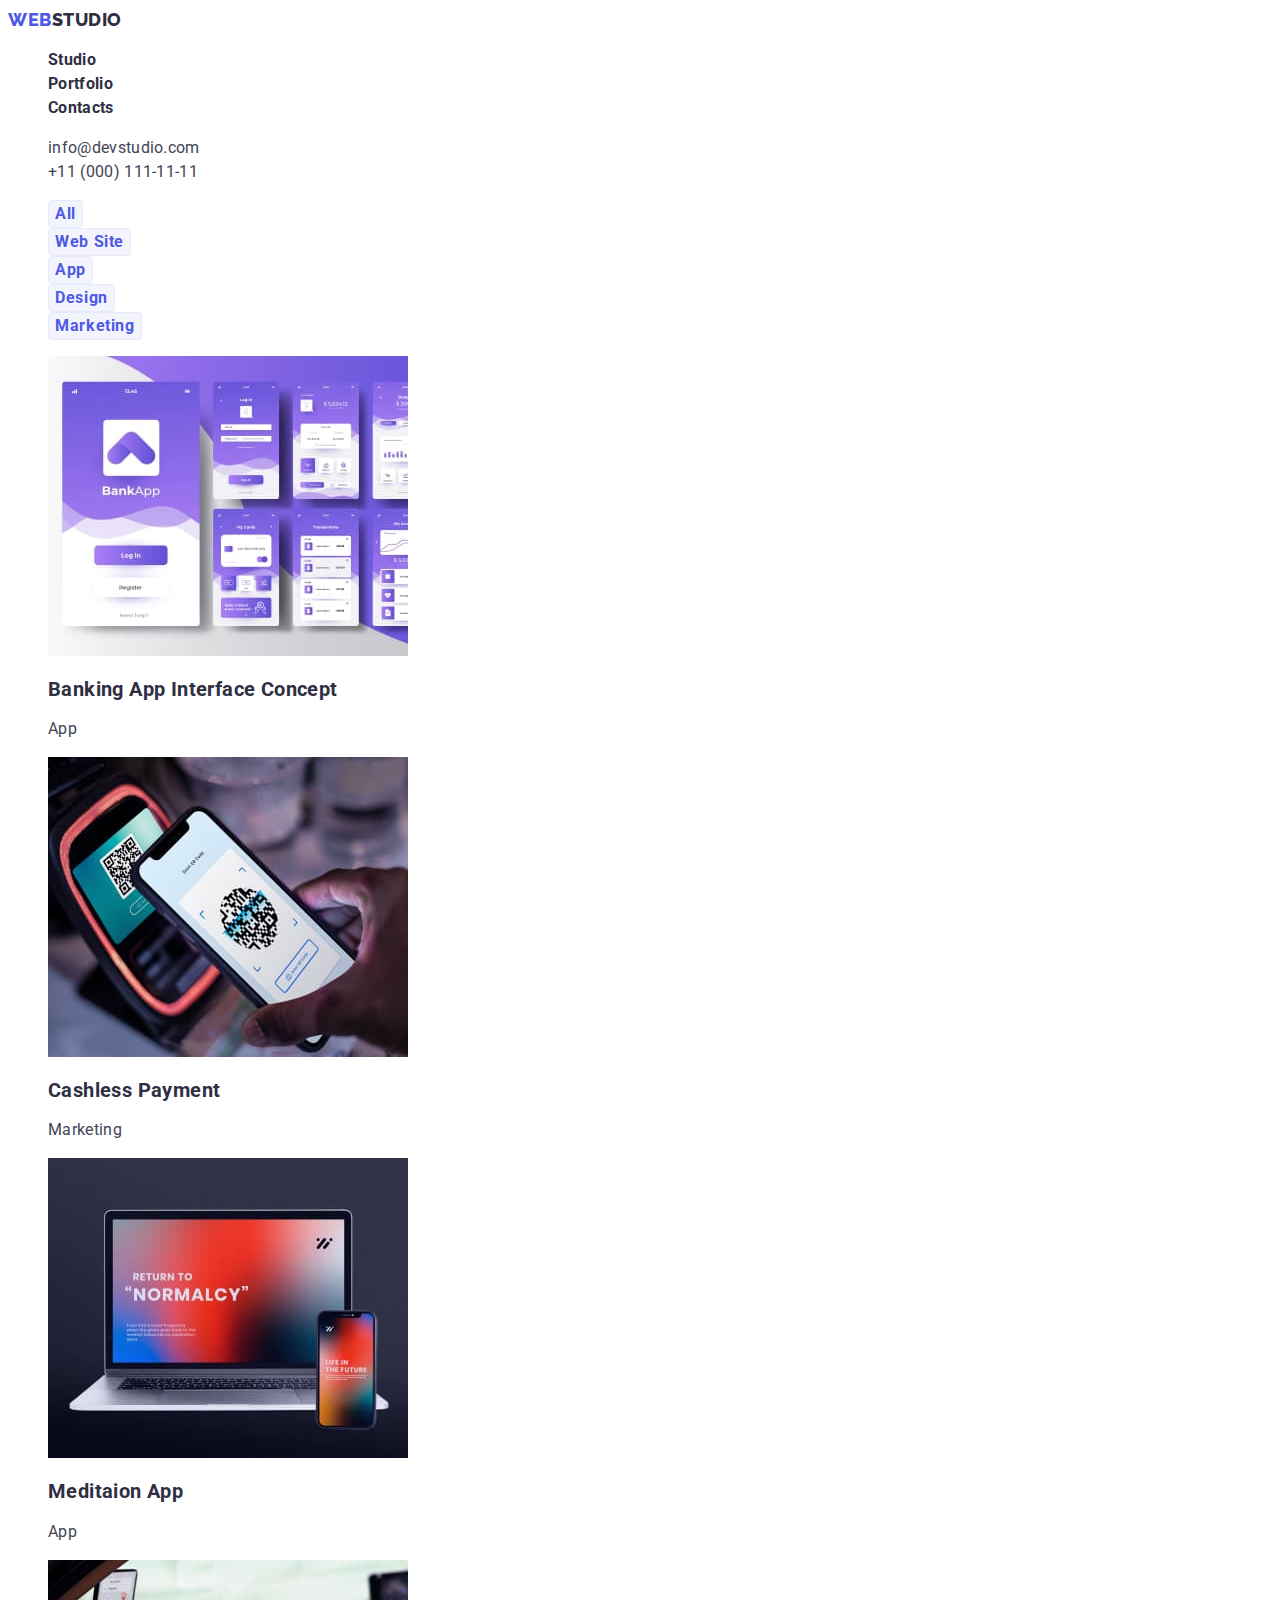
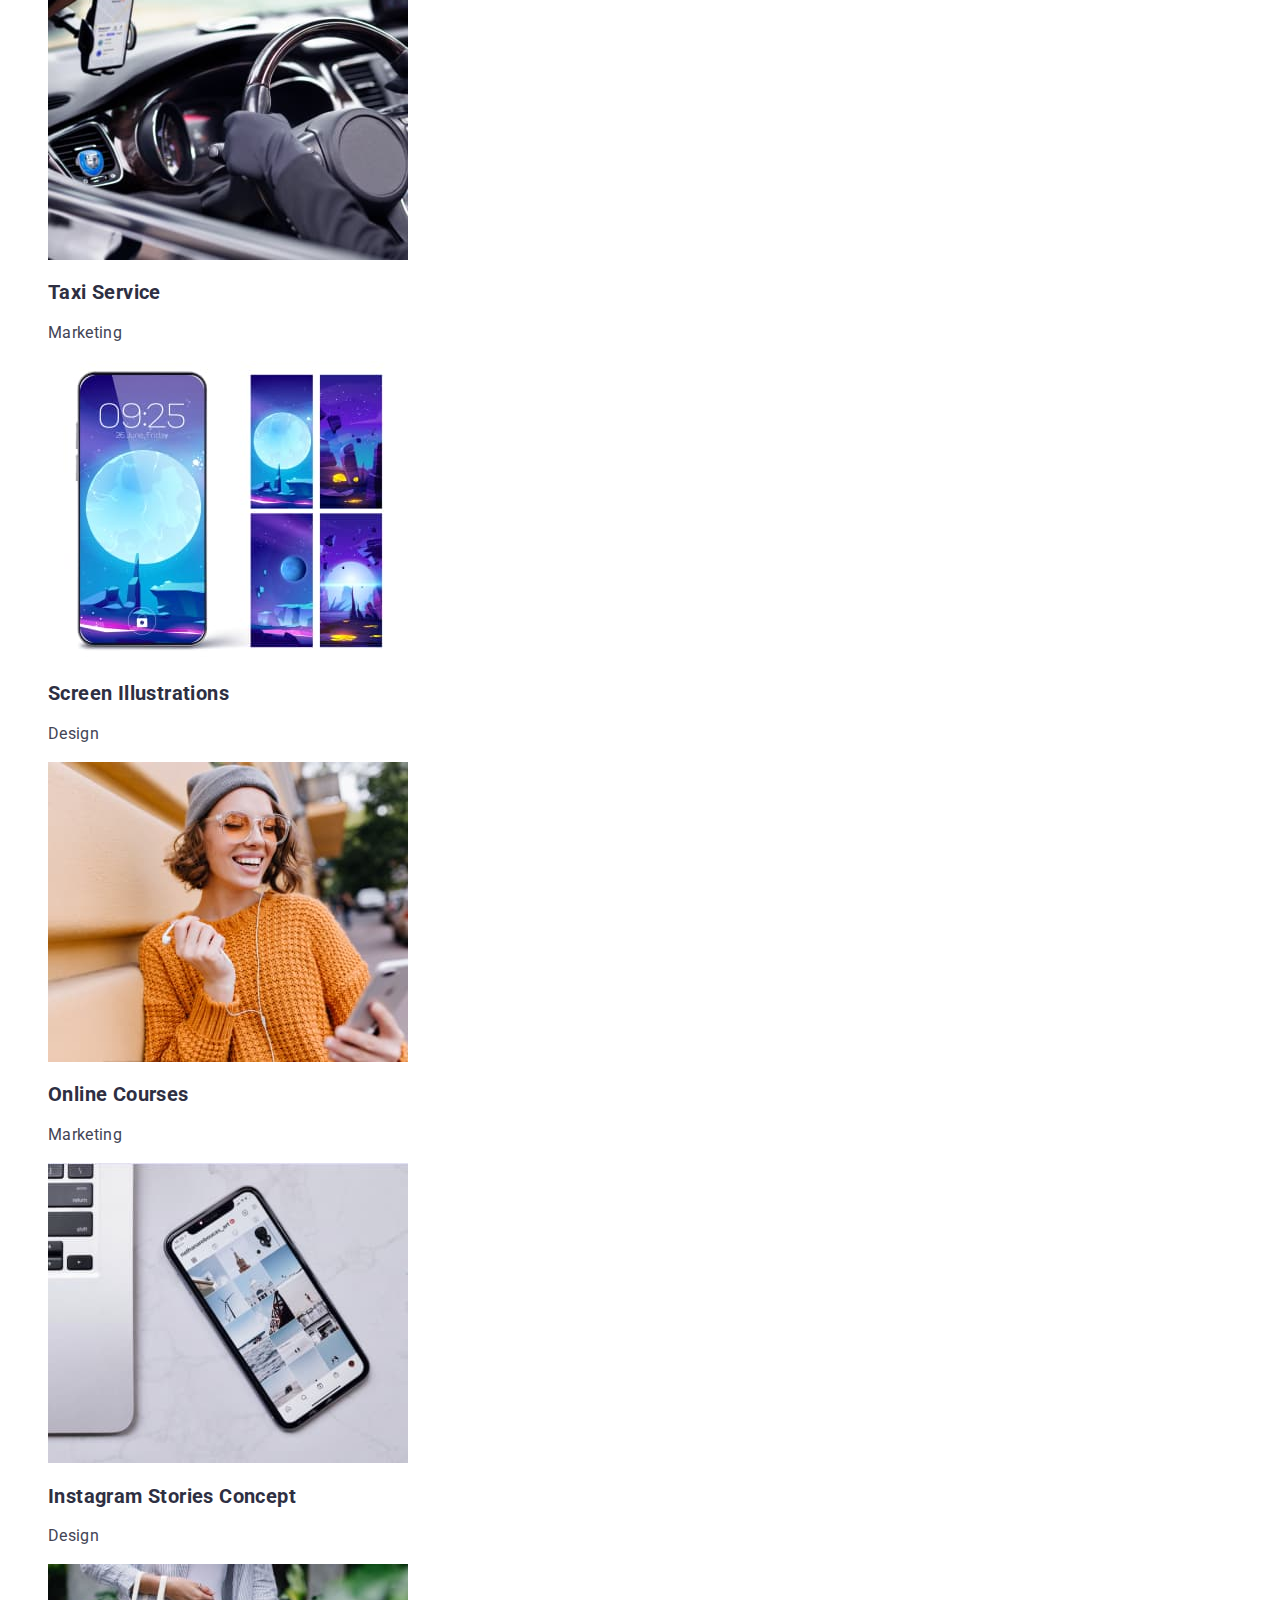
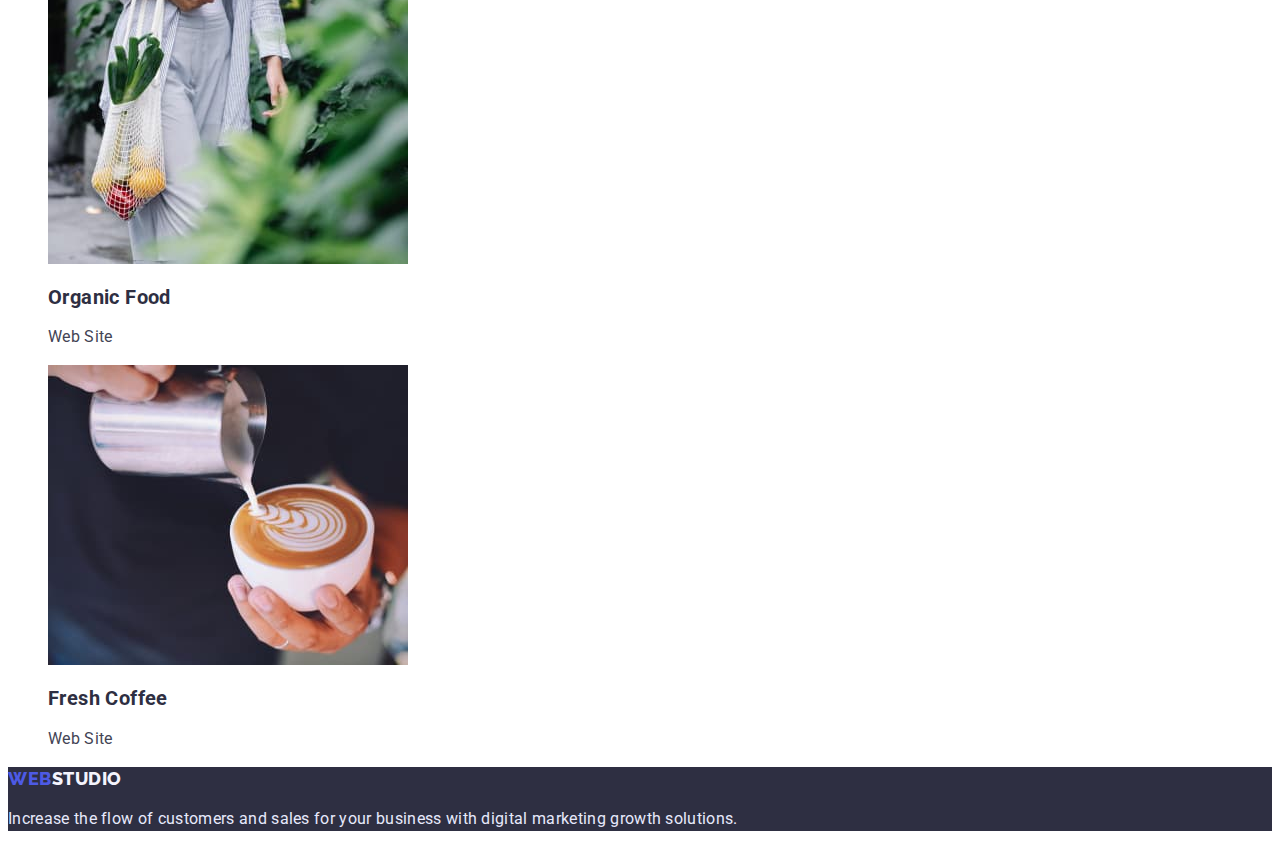
==== portfolio.html @ ab0b39e6 "Initial commit" ====
<!-- @format -->

<!DOCTYPE html>
<html lang="en">
  <head>
    <meta charset="UTF-8" />
    <meta http-equiv="X-UA-Compatible" content="IE=edge" />
    <meta name="viewport" content="width=device-width, initial-scale=1.0" />
    <title>Studio</title>
     <link rel="preconnect" href="https://fonts.googleapis.com">
<link rel="preconnect" href="https://fonts.gstatic.com" crossorigin>
<link href="https://fonts.googleapis.com/css2?family=Raleway:wght@800&family=Roboto:wght@400;500;700;900&display=swap" rel="stylesheet">
    <link rel="stylesheet" href="./CSS/style.CSS">
  </head>
  <body>
    <header>
      <nav>
        <a href="index.html" class="headr-logo link">  <span class="web">Web</span>studio</a>
        <ul class="header-list list link">
          <li class="header-item"><a class="headr-link link" href="./index.html">Studio</a></li>
          <li class="header-item"><a class="headr-link link" href="">Portfolio</a></li>
          <li class="header-item"><a class="headr-link link" href="">Contacts</a></li>
        </ul>
      </nav>
      <ul class="header-exile list">
        <li><a class="header-mail link" href="info@devstudio.com">info@devstudio.com</a></li>
        <li><a class="header-tel link" href="tel:+110001111111">+11 (000) 111-11-11</a></li>
      </ul>
    </header>
    <main>
        <section>
           <h1 class="portfolio"> Portfolio</h1>
            <ul class="portfolio-buttons list">
                <li> <button class="portfolio-button" type="button">All</button></li>
                <li><button class="portfolio-button" type="button">Web Site</button></li>
                <li><button class="portfolio-button" type="button">App</button></li>
                <li><button class="portfolio-button" type="button">Design</button></li>
                <li><button class="portfolio-button" type="button">Marketing</button></li>
            </ul>
    <ul class="images list">
        <li><img src="./images/bank.jpg" alt="Banking" width="360"></a><h2 class="main-index">Banking App Interface Concept</h2> <p class="main-sketchy">App</p></li>
        <li><img src="./images/cashles.jpg" alt="Cashles" width="360"></a><h2 class="main-index">Cashless Payment</h2> <p class="main-sketchy">Marketing</p></li>
        <li><img src="./images/meditation.jpg" alt="Meditaion" width="360"></a><h2 class="main-index">Meditaion App</h2> <p class="main-sketchy">App</p></li>
        <li><img src="./images/taxy.jpg" alt="Taxi" width="360"></a><h2 class="main-index">Taxi Service</h2> <p class="main-sketchy">Marketing</p></li>
        <li><img src="./images/screen.jpg" alt="Screen" width="360"></a><h2 class="main-index">Screen Illustrations</h2> <p class="main-sketchy">Design</p></li>
        <li><img src="./images/online.jpg" alt="Online Courses" width="360"></a><h2 class="main-index">Online Courses</h2> <p class="main-sketchy">Marketing</p></li>
        <li><img src="./images/instagram.jpg" alt="instagram" width="360"></a><h2 class="main-index">Instagram Stories Concept</h2> <p class="main-sketchy">Design</p></li>
        <li><img src="./images/food.jpg" alt="Organic Food" width="360"></a><h2 class="main-index">Organic Food</h2> <p class="main-sketchy">Web Site</p></li>
        <li><img src="./images/coffee.jpg" alt="Fresh Coffee" width="360"></a><h2 class="main-index">Fresh Coffee</h2> <p class="main-sketchy">Web Site</p></li>
    </ul>
</section>
    </main>
     <footer class="footer">
     <a href="index.html" class="footer-logo link">  <span class="web">Web</span>studio</a>
    <p class="footer-floor">Increase the flow of customers and sales for your business with digital marketing growth solutions.</p>
   </footer>
</body>
</html>
  </body>
</html>
---- CSS/style.CSS ----
/** @format */
:root {
  --black-text--: #2e2f42;
  --write-text--: #ffffff;
  --big-font--: 800;
  --font-famili-raw: "Raleway";
  --gren-text--: #434455;
  --blue-text--: #4d5ae5;
}
body {
  color: var(--black-text--);
  font-family: "Roboto", sans-serif;
  letter-spacing: 0.02em;
  font-size: 16px;
}
.list {
  list-style: none;
}
.link {
  text-decoration: none;
}
.headr-logo {
  font-family: var(--font-famili-raw);
  font-style: normal;
  font-weight: var(--big-font--);
  font-size: 18px;
  line-height: 1.33;
  align-items: center;
  letter-spacing: 0.03em;
  text-transform: uppercase;
  color: var(--black-text--);
}
/*---------логотип------*/
.web {
  font-family: var(--font-famili-raw);
  font-style: normal;
  font-weight: var(--big-font--);
  font-size: 18px;
  line-height: 1.33;
  align-items: center;
  letter-spacing: 0.03em;
  text-transform: uppercase;
  color: var(--blue-text--);
}
/*---------навігація------*/
.headr-link {
  font-weight: 700;
  line-height: 1.5;
  letter-spacing: 0.02em;
  color: var(--black-text--);
}
.header-item :hover {
  color: var(--blue-text--);
}
.header-item :focus {
  color: var(--blue-text--);
}
/*---------контакти------*/
.header-exile :hover {
  color: var(--blue-text--);
}
.header-exile :focus {
  color: var(--blue-text--);
}
.header-tel {
  line-height: 1.5;
  letter-spacing: 0.02em;
  color: var(--gren-text--);
}
.header-mail {
  line-height: 1.5;
  letter-spacing: 0.02em;
  color: var(--gren-text--);
}
/*---------заголовок+кнопка------*/
.section-first {
  background-color: #2e2f42;
}
.main-first {
  font-weight: 700;
  font-size: 56px;
  line-height: 1.1;
  text-align: center;
  letter-spacing: 0.02em;
  color: #ffffff;
}

.button-order {
  font-family: inherit;
  font-weight: 700;
  font-size: 16px;
  line-height: 1.18;
  align-items: center;
  text-align: center;
  letter-spacing: 0.04em;
  color: var(--write-text--);
  background-color: var(--blue-text--);
  cursor: pointer;
  border-radius: 4px;
}
.button-order:hover {
  background-color: #404bbf;
}
.button-order:focus {
  background-color: #404bbf;
}
/*---------стратегія------*/
.advantages {
  position: absolute;
  width: 1px;
  height: 1px;
  margin: -1px;
  border: 0;
  padding: 0;

  white-space: nowrap;
  clip-path: inset(100%);
  clip: rect(0 0 0 0);
  overflow: hidden;
}
.main-index {
  font-weight: 700;
  font-size: 20px;
  line-height: 1.2;
  letter-spacing: 0.02em;
  color: var(--black-text--);
}
.main-sketchy {
  line-height: 1.5;
  letter-spacing: 0.02em;
  color: #434455;
}
/*----------що ми робимо------*/
.maim-two {
  font-weight: 700;
  font-size: 36px;
  line-height: 1.1;
  text-align: center;
  letter-spacing: 0.02em;
  text-transform: capitalize;
  color: var(--black-text--);
}
.main-work {
  background-color: #f4f4fd;
}
/*---------наші спеціалісти------*/
.maim-team {
  font-weight: 700;
  font-size: 36px;
  line-height: 1.1;
  text-align: center;
  letter-spacing: 0.02em;
  text-transform: capitalize;
  color: var(--black-text--);
}
.main-name {
  font-weight: 700;
  font-size: 20px;
  line-height: 1.2;
  text-align: center;
  letter-spacing: 0.02em;
  color: var(--black-text--);
}
.main-profession {
  line-height: 1.5;
  text-align: center;
  letter-spacing: 0.02em;
  color: var(--gren-text--);
}
/*---------підвал------*/
.footer {
  background-color: var(--black-text--);
}
/*---Логотип------*/
.footer-logo {
  font-family: "Raleway";
  font-style: normal;
  font-weight: 800;
  font-size: 18px;
  line-height: 1.16;
  align-items: center;
  letter-spacing: 0.03em;
  text-transform: uppercase;
  color: #f4f4fd;
}
.footer-floor {
  line-height: 1.5;
  letter-spacing: 0.02em;
  color: #e7e9fc;
}
/*---------кнопки портфоліо------*/
.portfolio {
  position: absolute;
  width: 1px;
  height: 1px;
  margin: -1px;
  border: 0;
  padding: 0;
  white-space: nowrap;
  clip-path: inset(100%);
  clip: rect(0 0 0 0);
  overflow: hidden;
}
.portfolio-button {
  font-family: "Roboto";
  font-weight: 700;
  font-size: 16px;
  line-height: 1.5;
  align-items: center;
  text-align: center;
  letter-spacing: 0.04em;
  color: var(--blue-text--);
  background-color: #f4f4fd;
  cursor: pointer;
  border: 1px solid #e7e9fc;
  border-radius: 4px;
}
.portfolio-button:hover {
  background-color: var(--blue-text--);
  color: #e7e9fc;
}
.portfolio-button:focus {
  background-color: var(--blue-text--);
  color: #e7e9fc;
}
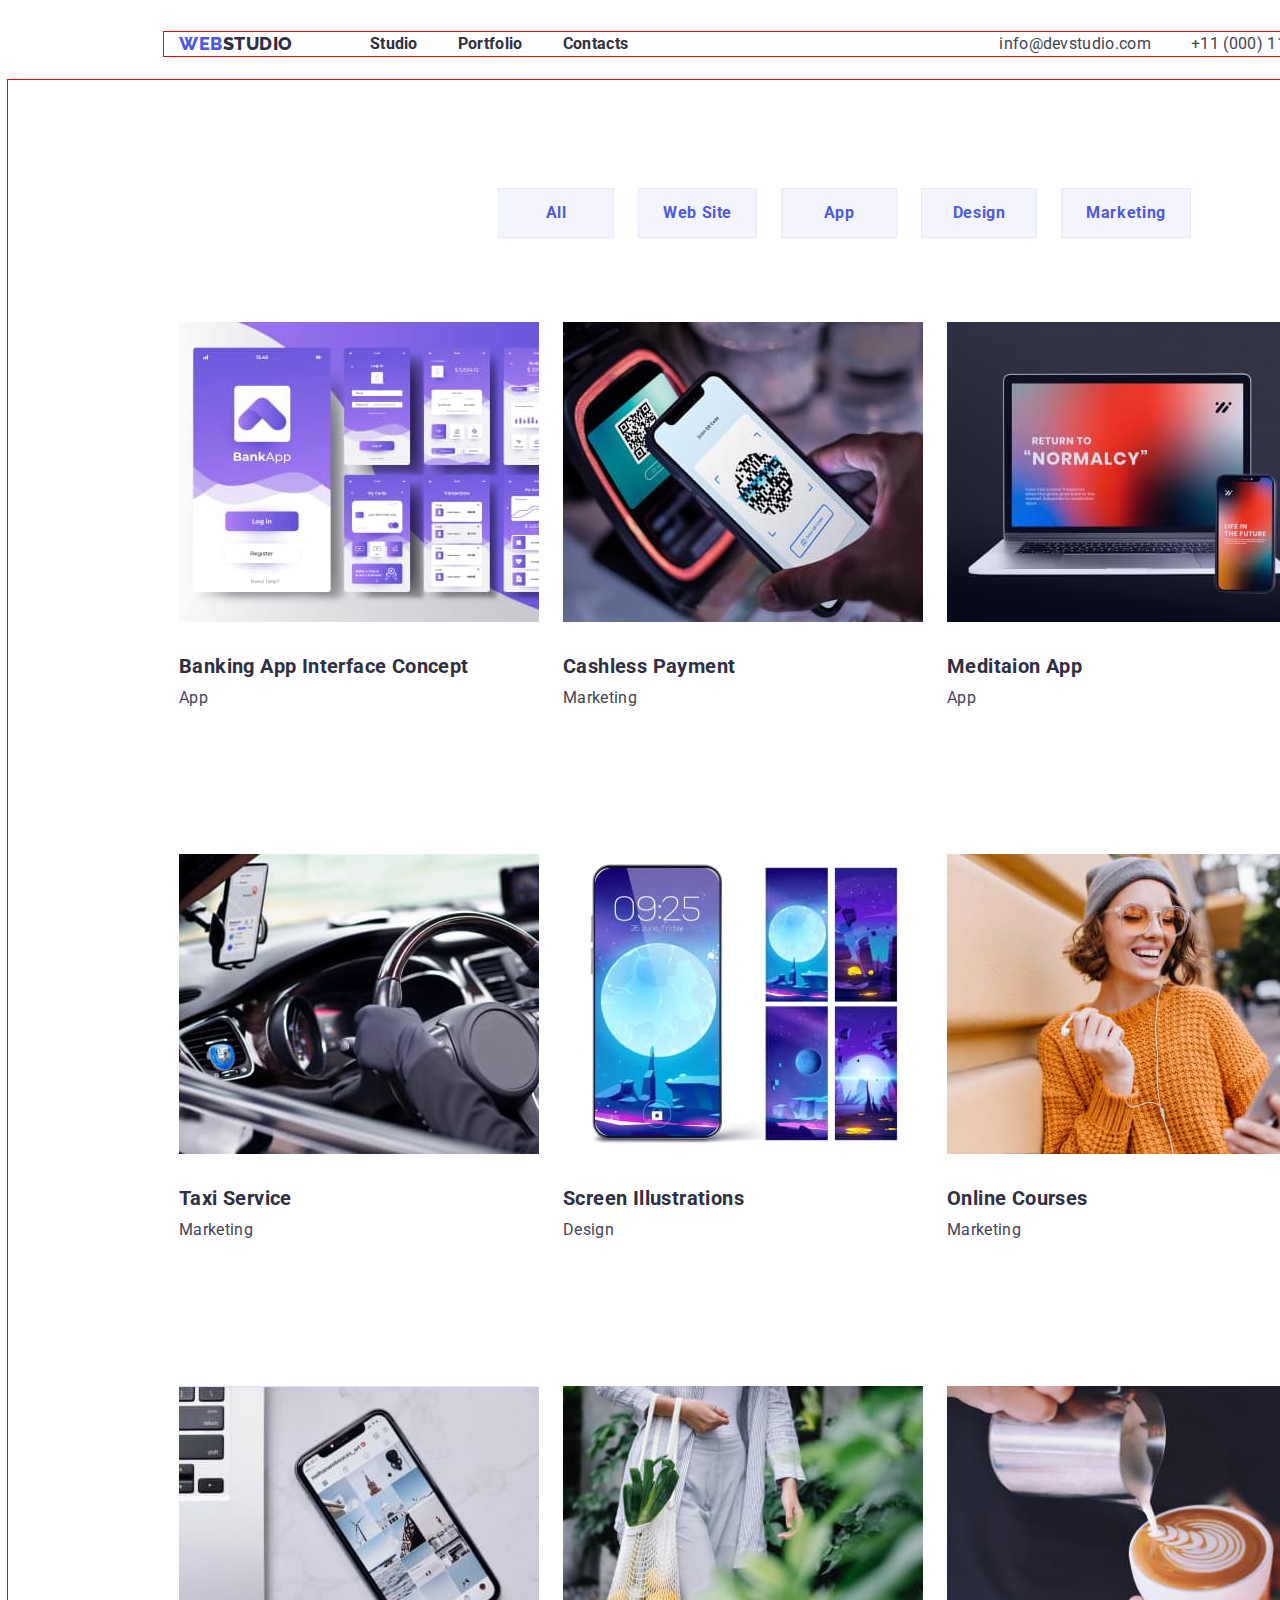
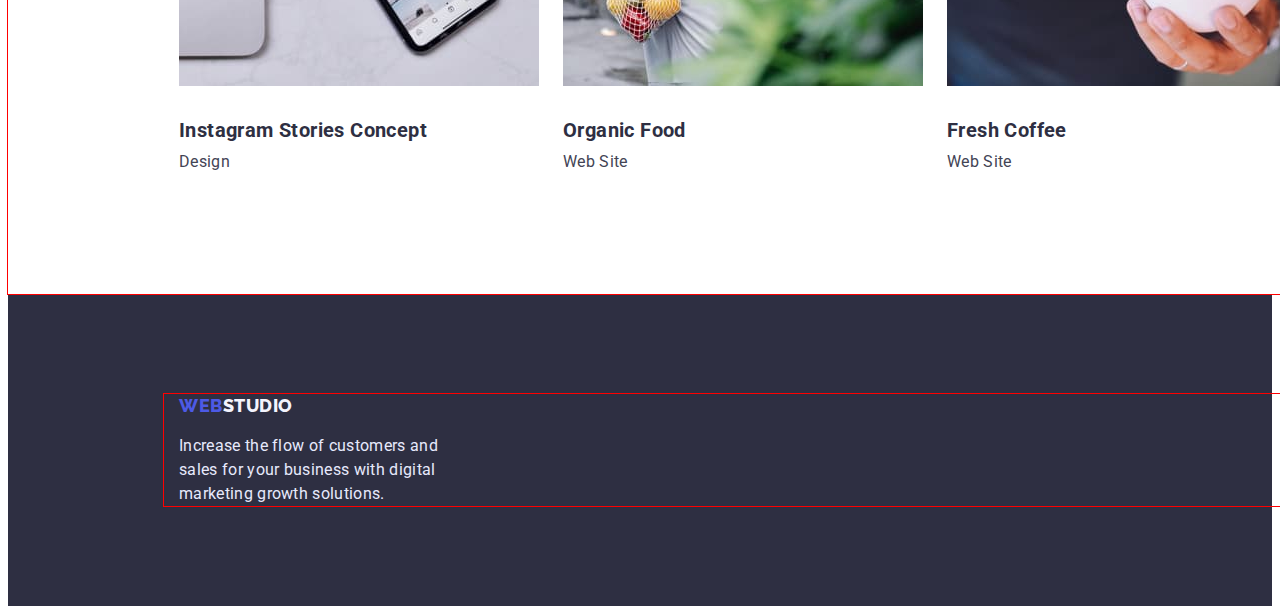
==== commit 1082b15f: "new" ====
--- a/portfolio.html
+++ b/portfolio.html
@@ -13,24 +13,27 @@
     <link rel="stylesheet" href="./CSS/style.CSS">
   </head>
   <body>
-    <header>
-      <nav>
-        <a href="index.html" class="headr-logo link">  <span class="web">Web</span>studio</a>
-        <ul class="header-list list link">
-          <li class="header-item"><a class="headr-link link" href="./index.html">Studio</a></li>
-          <li class="header-item"><a class="headr-link link" href="">Portfolio</a></li>
-          <li class="header-item"><a class="headr-link link" href="">Contacts</a></li>
+   <header class="header">
+        <div class="container header-container">
+        <nav class="header-navigation">
+        <a  href="index.html" class="headr-logo link"> <span class="web">Web</span>studio</a>
+        <ul class="header-list list">
+            <li class="header-item"><a class="headr-link link" href="./index.html">Studio</a></li>
+            <li class="header-item"><a class="headr-link link" href="./portfolio.html">Portfolio</a></li>
+            <li class="header-item"><a class="headr-link link" href="">Contacts</a></li>
         </ul>
-      </nav>
-      <ul class="header-exile list">
+        </nav>
+        <ul class="header-exile list">
         <li><a class="header-mail link" href="info@devstudio.com">info@devstudio.com</a></li>
         <li><a class="header-tel link" href="tel:+110001111111">+11 (000) 111-11-11</a></li>
-      </ul>
+    </ul>
+    </div>
     </header>
     <main>
         <section>
+          <div class="container">
            <h1 class="portfolio"> Portfolio</h1>
-            <ul class="portfolio-buttons list">
+            <ul class="portfolio-buttons list header-container">
                 <li> <button class="portfolio-button" type="button">All</button></li>
                 <li><button class="portfolio-button" type="button">Web Site</button></li>
                 <li><button class="portfolio-button" type="button">App</button></li>
@@ -38,22 +41,25 @@
                 <li><button class="portfolio-button" type="button">Marketing</button></li>
             </ul>
     <ul class="images list">
-        <li><img src="./images/bank.jpg" alt="Banking" width="360"></a><h2 class="main-index">Banking App Interface Concept</h2> <p class="main-sketchy">App</p></li>
-        <li><img src="./images/cashles.jpg" alt="Cashles" width="360"></a><h2 class="main-index">Cashless Payment</h2> <p class="main-sketchy">Marketing</p></li>
-        <li><img src="./images/meditation.jpg" alt="Meditaion" width="360"></a><h2 class="main-index">Meditaion App</h2> <p class="main-sketchy">App</p></li>
-        <li><img src="./images/taxy.jpg" alt="Taxi" width="360"></a><h2 class="main-index">Taxi Service</h2> <p class="main-sketchy">Marketing</p></li>
-        <li><img src="./images/screen.jpg" alt="Screen" width="360"></a><h2 class="main-index">Screen Illustrations</h2> <p class="main-sketchy">Design</p></li>
-        <li><img src="./images/online.jpg" alt="Online Courses" width="360"></a><h2 class="main-index">Online Courses</h2> <p class="main-sketchy">Marketing</p></li>
-        <li><img src="./images/instagram.jpg" alt="instagram" width="360"></a><h2 class="main-index">Instagram Stories Concept</h2> <p class="main-sketchy">Design</p></li>
-        <li><img src="./images/food.jpg" alt="Organic Food" width="360"></a><h2 class="main-index">Organic Food</h2> <p class="main-sketchy">Web Site</p></li>
-        <li><img src="./images/coffee.jpg" alt="Fresh Coffee" width="360"></a><h2 class="main-index">Fresh Coffee</h2> <p class="main-sketchy">Web Site</p></li>
+        <li class="images-photo"><img src="./images/bank.jpg" alt="Banking" width="360"></a><h2 class="main-index-portfolio">Banking App Interface Concept</h2> <p class="main-sketchy">App</p></li>
+        <li class="images-photo"><img src="./images/cashles.jpg" alt="Cashles" width="360"></a><h2 class="main-index-portfolio">Cashless Payment</h2> <p class="main-sketchy">Marketing</p></li>
+        <li class="images-photo"><img src="./images/meditation.jpg" alt="Meditaion" width="360"></a><h2 class="main-index-portfolio">Meditaion App</h2> <p class="main-sketchy">App</p></li>
+        <li class="images-photo"><img src="./images/taxy.jpg" alt="Taxi" width="360"></a><h2 class="main-index-portfolio">Taxi Service</h2> <p class="main-sketchy">Marketing</p></li>
+        <li class="images-photo"><img src="./images/screen.jpg" alt="Screen" width="360"></a><h2 class="main-index-portfolio">Screen Illustrations</h2> <p class="main-sketchy">Design</p></li>
+        <li class="images-photo"><img src="./images/online.jpg" alt="Online Courses" width="360"></a><h2 class="main-index-portfolio">Online Courses</h2> <p class="main-sketchy">Marketing</p></li>
+        <li class="images-photo"><img src="./images/instagram.jpg" alt="instagram" width="360"></a><h2 class="main-index-portfolio">Instagram Stories Concept</h2> <p class="main-sketchy">Design</p></li>
+        <li class="images-photo"><img src="./images/food.jpg" alt="Organic Food" width="360"></a><h2 class="main-index-portfolio">Organic Food</h2> <p class="main-sketchy">Web Site</p></li>
+        <li class="images-photo"><img src="./images/coffee.jpg" alt="Fresh Coffee" width="360"></a><h2 class="main-index-portfolio">Fresh Coffee</h2> <p class="main-sketchy">Web Site</p></li>
     </ul>
-</section>
+</div>
+  </section>
     </main>
      <footer class="footer">
+       <div class="container">
      <a href="index.html" class="footer-logo link">  <span class="web">Web</span>studio</a>
     <p class="footer-floor">Increase the flow of customers and sales for your business with digital marketing growth solutions.</p>
-   </footer>
+  </div>
+  </footer>
 </body>
 </html>
   </body>
--- a/CSS/style.CSS
+++ b/CSS/style.CSS
@@ -7,6 +7,20 @@
   --gren-text--: #434455;
   --blue-text--: #4d5ae5;
 }
+p,
+h1,
+h2,
+h3 {
+  margin: 0;
+}
+ul {
+  margin: 0;
+  padding-left: 0;
+}
+img {
+  display: block;
+}
+
 body {
   color: var(--black-text--);
   font-family: "Roboto", sans-serif;
@@ -18,6 +32,24 @@
 }
 .link {
   text-decoration: none;
+}
+.container {
+  width: 1470px;
+  padding-left: 15px;
+  padding-right: 15px;
+  outline: 1px solid red;
+  margin: 0 auto;
+}
+.header {
+  padding-top: 24px;
+  padding-bottom: 24px;
+  padding-left: 156px;
+  border: 4px black;
+}
+.header-navigation {
+  display: flex;
+  align-items: center;
+  justify-content: flex-start;
 }
 .headr-logo {
   font-family: var(--font-famili-raw);
@@ -29,6 +61,7 @@
   letter-spacing: 0.03em;
   text-transform: uppercase;
   color: var(--black-text--);
+  margin-right: 77px;
 }
 /*---------логотип------*/
 .web {
@@ -43,11 +76,22 @@
   color: var(--blue-text--);
 }
 /*---------навігація------*/
+.header-list {
+  display: flex;
+  align-items: center;
+}
+.header-item {
+}
+.header-container {
+  display: flex;
+  align-items: center;
+}
 .headr-link {
   font-weight: 700;
   line-height: 1.5;
   letter-spacing: 0.02em;
   color: var(--black-text--);
+  margin-right: 40px;
 }
 .header-item :hover {
   color: var(--blue-text--);
@@ -62,6 +106,11 @@
 .header-exile :focus {
   color: var(--blue-text--);
 }
+.header-exile {
+  display: flex;
+  align-items: center;
+  margin-left: 331px;
+}
 .header-tel {
   line-height: 1.5;
   letter-spacing: 0.02em;
@@ -71,6 +120,7 @@
   line-height: 1.5;
   letter-spacing: 0.02em;
   color: var(--gren-text--);
+  margin-right: 40px;
 }
 /*---------заголовок+кнопка------*/
 .section-first {
@@ -83,9 +133,17 @@
   text-align: center;
   letter-spacing: 0.02em;
   color: #ffffff;
+  width: 492px;
+  height: 120px;
+  left: 474px;
+  top: 264px;
+  padding-top: 192px;
+  padding-left: 474px;
+  margin-bottom: 48px;
 }
 
 .button-order {
+  display: inline-block;
   font-family: inherit;
   font-weight: 700;
   font-size: 16px;
@@ -97,6 +155,11 @@
   background-color: var(--blue-text--);
   cursor: pointer;
   border-radius: 4px;
+  padding: 16px 32px;
+  min-width: 170px;
+  margin-top: 64px;
+  margin-bottom: 208px;
+  margin-left: 667px;
 }
 .button-order:hover {
   background-color: #404bbf;
@@ -112,23 +175,33 @@
   margin: -1px;
   border: 0;
   padding: 0;
-
   white-space: nowrap;
   clip-path: inset(100%);
   clip: rect(0 0 0 0);
   overflow: hidden;
 }
+.main-advantages {
+  display: flex;
+  align-items: center;
+  justify-content: flex-start;
+  padding-left: 156px;
+  padding-right: 156px;
+}
 .main-index {
   font-weight: 700;
   font-size: 20px;
   line-height: 1.2;
   letter-spacing: 0.02em;
   color: var(--black-text--);
+  padding-top: 120px;
+  margin-bottom: 8px;
 }
 .main-sketchy {
   line-height: 1.5;
   letter-spacing: 0.02em;
   color: #434455;
+  margin-bottom: 120px;
+  margin-right: 24px;
 }
 /*----------що ми робимо------*/
 .maim-two {
@@ -139,6 +212,16 @@
   letter-spacing: 0.02em;
   text-transform: capitalize;
   color: var(--black-text--);
+  padding-top: 120px;
+  margin-bottom: 72px;
+}
+.main-photo {
+  padding-bottom: 120px;
+  display: flex;
+  align-items: center;
+  gap: 24px;
+  padding-left: 156px;
+  padding-right: 156px;
 }
 .main-work {
   background-color: #f4f4fd;
@@ -153,6 +236,15 @@
   text-transform: capitalize;
   color: var(--black-text--);
 }
+.main-people {
+  padding-bottom: 120px;
+  display: flex;
+  align-items: center;
+  justify-content: flex-start;
+  padding-left: 156px;
+  padding-right: 156px;
+  gap: 24px;
+}
 .main-name {
   font-weight: 700;
   font-size: 20px;
@@ -160,18 +252,28 @@
   text-align: center;
   letter-spacing: 0.02em;
   color: var(--black-text--);
+  margin-bottom: 8px;
+  margin-top: 32px;
+  background: #ffffff;
 }
 .main-profession {
   line-height: 1.5;
   text-align: center;
   letter-spacing: 0.02em;
   color: var(--gren-text--);
+  background: #ffffff;
 }
 /*---------підвал------*/
 .footer {
   background-color: var(--black-text--);
+  padding-top: 100px;
+  padding-bottom: 100px;
 }
 /*---Логотип------*/
+.footer {
+  padding-left: 156px;
+  border: 4px #ffffff;
+}
 .footer-logo {
   font-family: "Raleway";
   font-style: normal;
@@ -187,6 +289,9 @@
   line-height: 1.5;
   letter-spacing: 0.02em;
   color: #e7e9fc;
+  width: 264px;
+  height: 72px;
+  margin-top: 16px;
 }
 /*---------кнопки портфоліо------*/
 .portfolio {
@@ -201,7 +306,13 @@
   clip: rect(0 0 0 0);
   overflow: hidden;
 }
+.portfolio-buttons {
+  display: flex;
+  align-items: center;
+  margin-left: 451px;
+}
 .portfolio-button {
+  display: inline-block;
   font-family: "Roboto";
   font-weight: 700;
   font-size: 16px;
@@ -213,7 +324,11 @@
   background-color: #f4f4fd;
   cursor: pointer;
   border: 1px solid #e7e9fc;
-  border-radius: 4px;
+  padding: 12px 24px;
+  min-width: 116px;
+  margin-top: 108px;
+  margin-bottom: 84px;
+  margin-left: 24px;
 }
 .portfolio-button:hover {
   background-color: var(--blue-text--);
@@ -223,3 +338,21 @@
   background-color: var(--blue-text--);
   color: #e7e9fc;
 }
+.images {
+  display: flex;
+  flex-wrap: wrap;
+  gap: 24px;
+  padding-left: 156px;
+  padding-right: 156px;
+}
+.images-photo {
+}
+.main-index-portfolio {
+  font-weight: 700;
+  font-size: 20px;
+  line-height: 1.2;
+  letter-spacing: 0.02em;
+  color: var(--black-text--);
+  margin-bottom: 8px;
+  margin-top: 32px;
+}
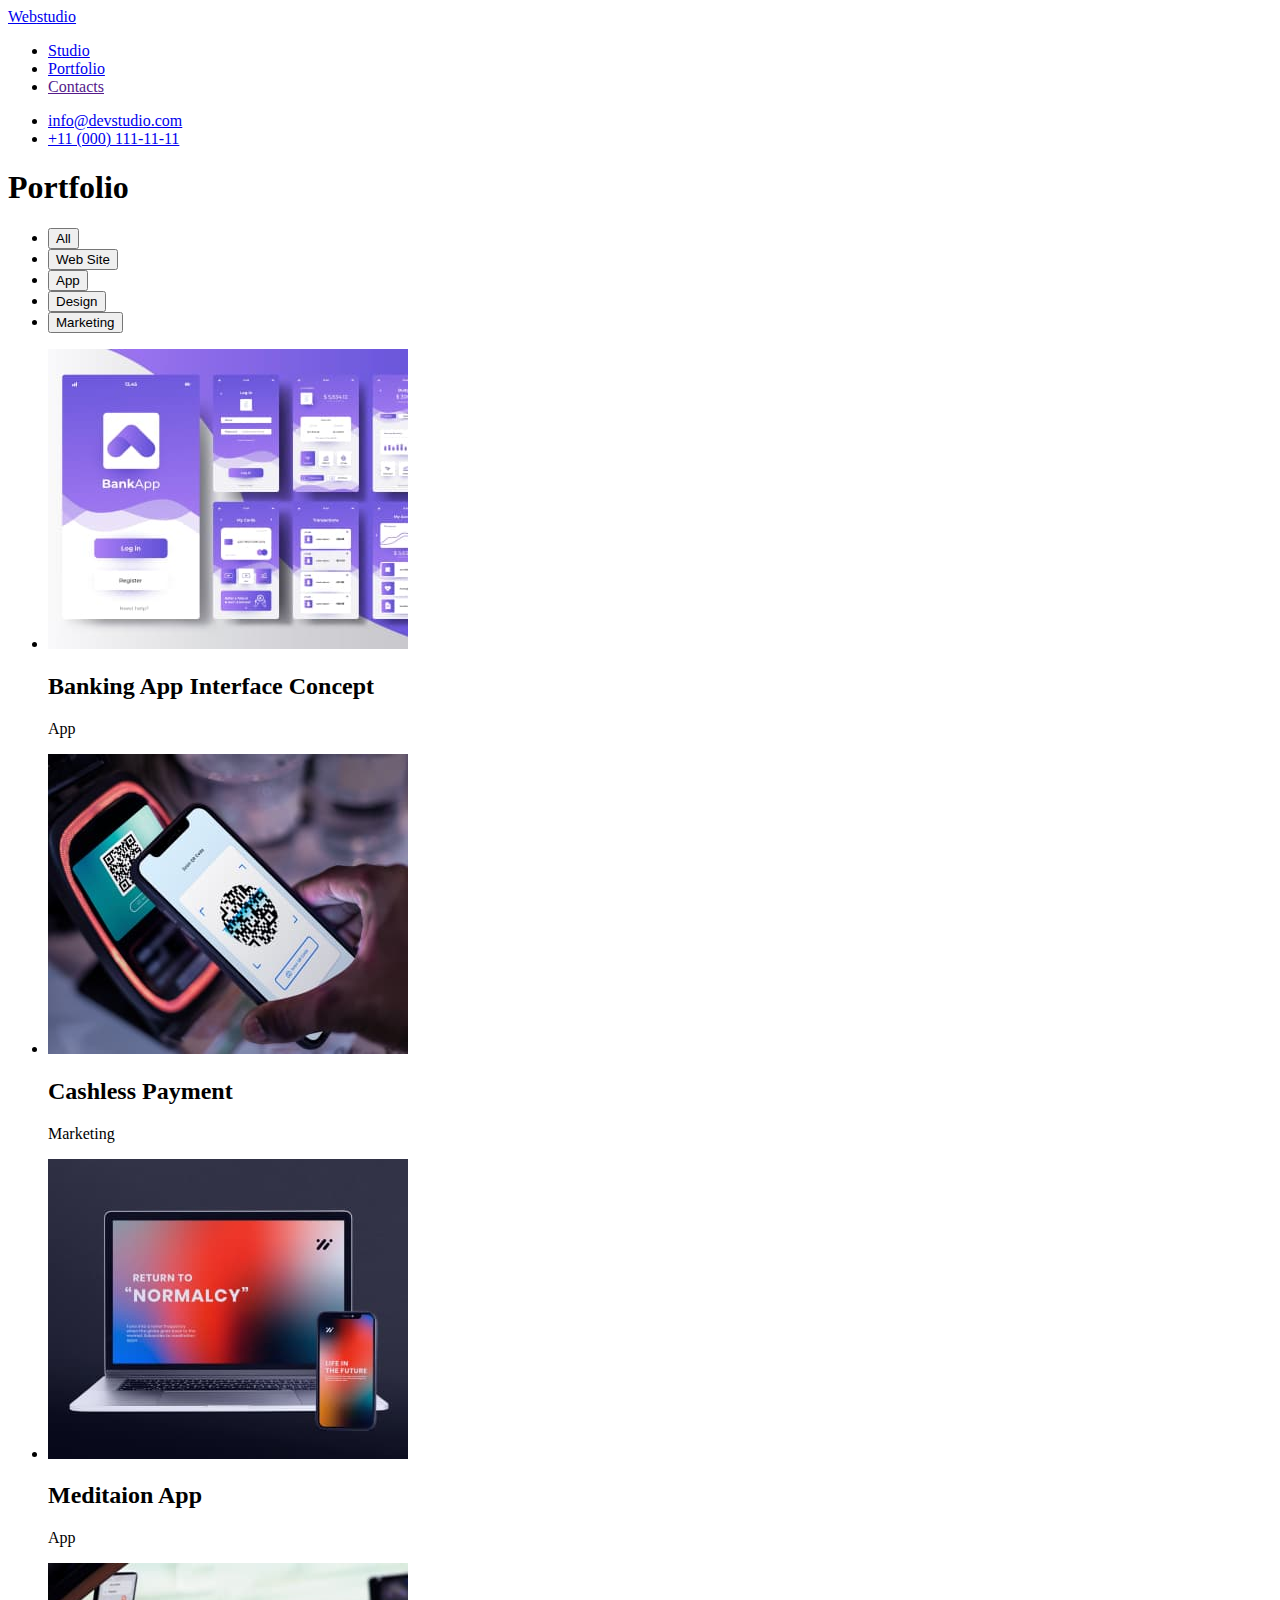
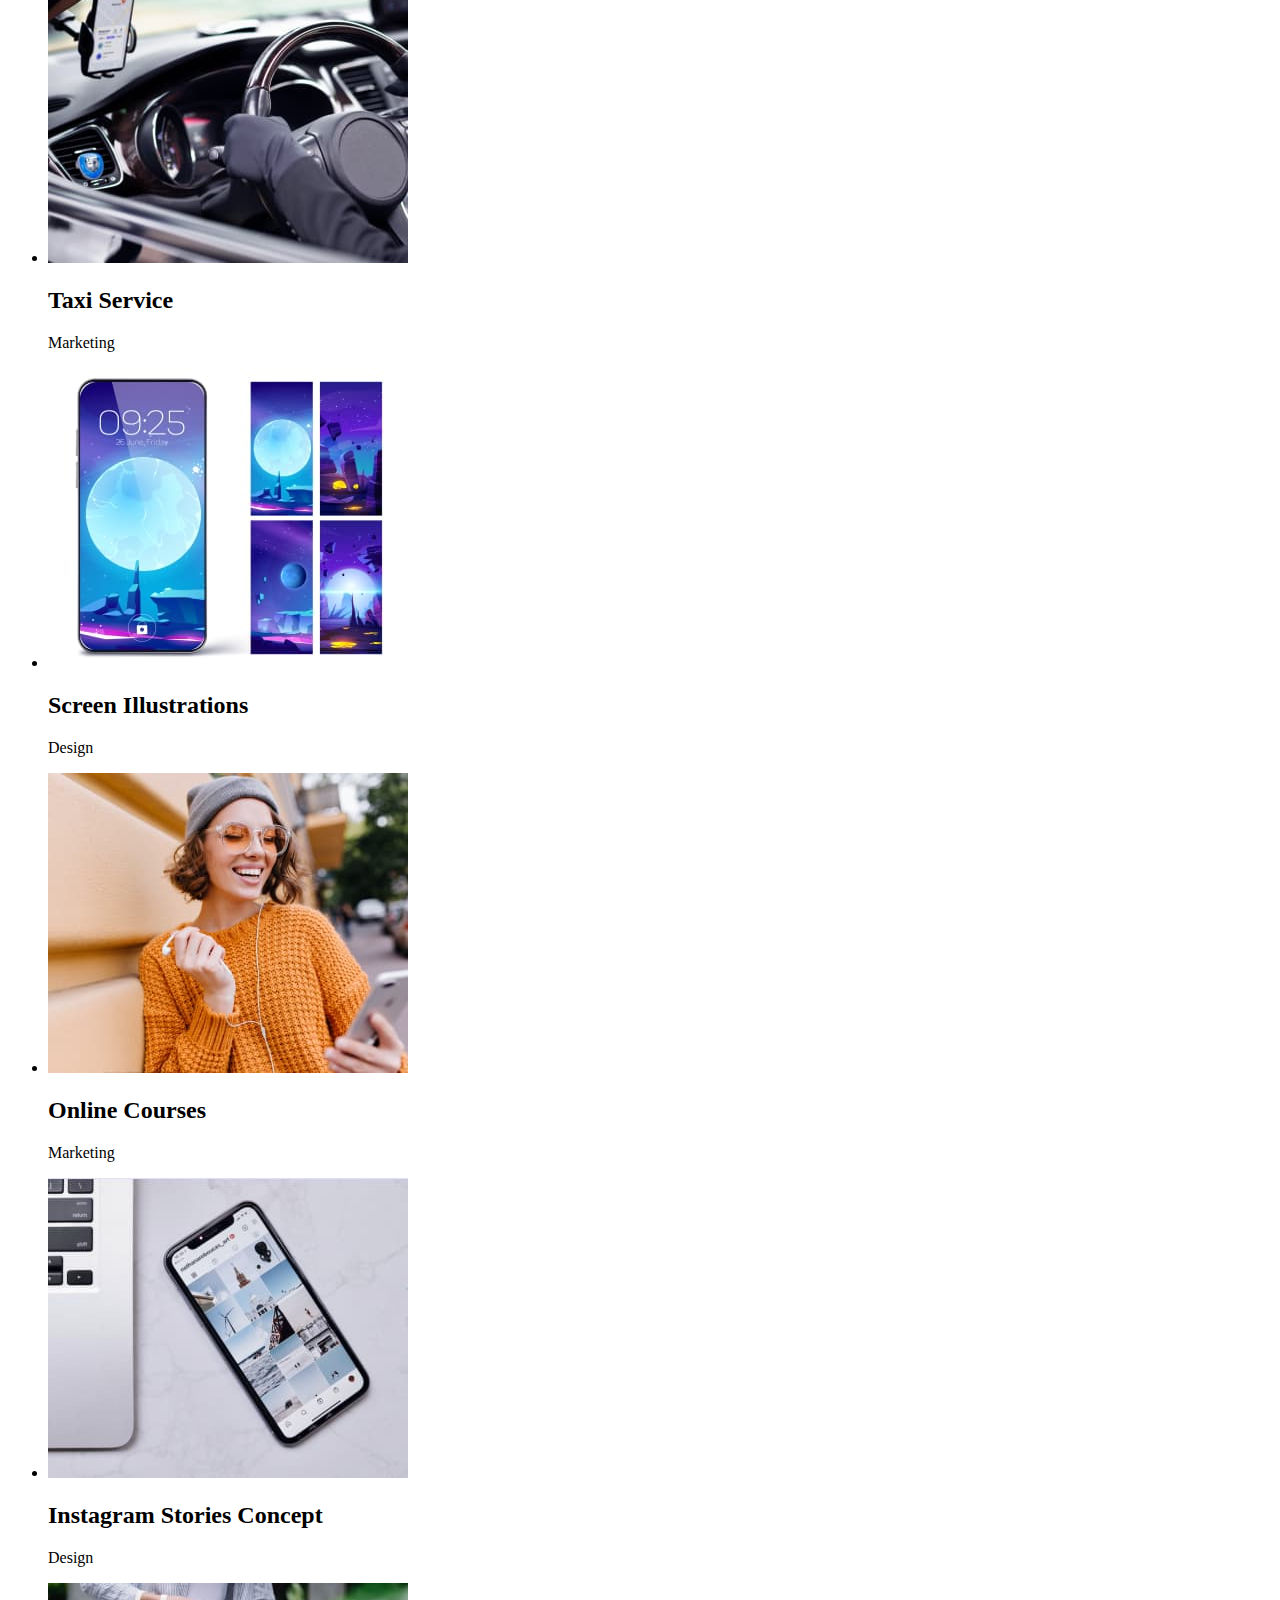
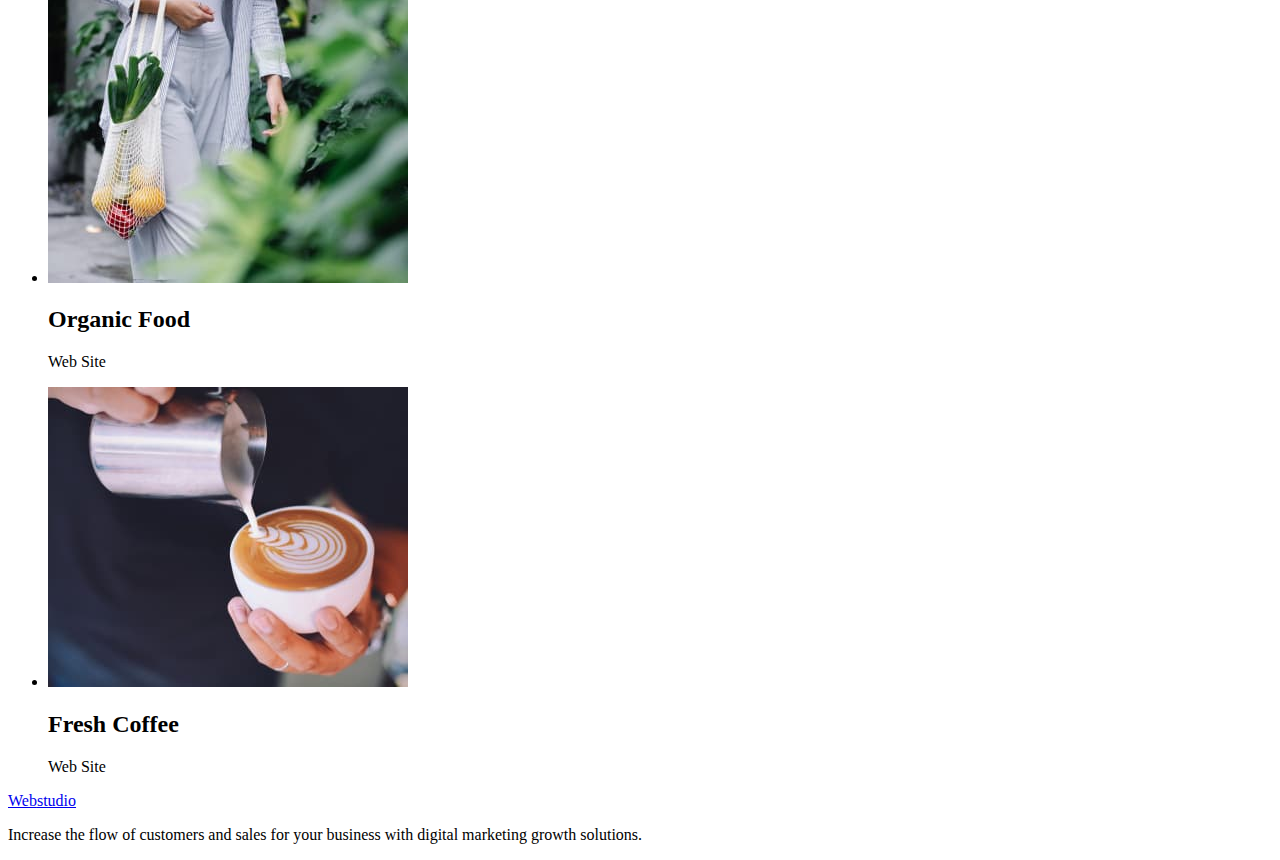
==== commit 44f24a36: "new" ====
--- a/portfolio.html
+++ b/portfolio.html
@@ -10,7 +10,8 @@
      <link rel="preconnect" href="https://fonts.googleapis.com">
 <link rel="preconnect" href="https://fonts.gstatic.com" crossorigin>
 <link href="https://fonts.googleapis.com/css2?family=Raleway:wght@800&family=Roboto:wght@400;500;700;900&display=swap" rel="stylesheet">
-    <link rel="stylesheet" href="./CSS/style.CSS">
+   <link rel="stylesheet" href="https://cdnjs.cloudflare.com/ajax/libs/modern-normalize/1.1.0/modern-normalize.min.css" integrity="sha512-wpPYUAdjBVSE4KJnH1VR1HeZfpl1ub8YT/NKx4PuQ5NmX2tKuGu6U/JRp5y+Y8XG2tV+wKQpNHVUX03MfMFn9Q==" crossorigin="anonymous" referrerpolicy="no-referrer" />
+<link rel="stylesheet" href="./css/style.css">
   </head>
   <body>
    <header class="header">
@@ -33,7 +34,7 @@
         <section>
           <div class="container">
            <h1 class="portfolio"> Portfolio</h1>
-            <ul class="portfolio-buttons list header-container">
+            <ul class="portfolio-buttons list">
                 <li> <button class="portfolio-button" type="button">All</button></li>
                 <li><button class="portfolio-button" type="button">Web Site</button></li>
                 <li><button class="portfolio-button" type="button">App</button></li>
@@ -41,15 +42,15 @@
                 <li><button class="portfolio-button" type="button">Marketing</button></li>
             </ul>
     <ul class="images list">
-        <li class="images-photo"><img src="./images/bank.jpg" alt="Banking" width="360"></a><h2 class="main-index-portfolio">Banking App Interface Concept</h2> <p class="main-sketchy">App</p></li>
-        <li class="images-photo"><img src="./images/cashles.jpg" alt="Cashles" width="360"></a><h2 class="main-index-portfolio">Cashless Payment</h2> <p class="main-sketchy">Marketing</p></li>
-        <li class="images-photo"><img src="./images/meditation.jpg" alt="Meditaion" width="360"></a><h2 class="main-index-portfolio">Meditaion App</h2> <p class="main-sketchy">App</p></li>
-        <li class="images-photo"><img src="./images/taxy.jpg" alt="Taxi" width="360"></a><h2 class="main-index-portfolio">Taxi Service</h2> <p class="main-sketchy">Marketing</p></li>
-        <li class="images-photo"><img src="./images/screen.jpg" alt="Screen" width="360"></a><h2 class="main-index-portfolio">Screen Illustrations</h2> <p class="main-sketchy">Design</p></li>
-        <li class="images-photo"><img src="./images/online.jpg" alt="Online Courses" width="360"></a><h2 class="main-index-portfolio">Online Courses</h2> <p class="main-sketchy">Marketing</p></li>
-        <li class="images-photo"><img src="./images/instagram.jpg" alt="instagram" width="360"></a><h2 class="main-index-portfolio">Instagram Stories Concept</h2> <p class="main-sketchy">Design</p></li>
-        <li class="images-photo"><img src="./images/food.jpg" alt="Organic Food" width="360"></a><h2 class="main-index-portfolio">Organic Food</h2> <p class="main-sketchy">Web Site</p></li>
-        <li class="images-photo"><img src="./images/coffee.jpg" alt="Fresh Coffee" width="360"></a><h2 class="main-index-portfolio">Fresh Coffee</h2> <p class="main-sketchy">Web Site</p></li>
+        <li class="images-photo"><img src="./images/bank.jpg" alt="Banking" width="360"></a><h2 class="main-index-portfolio">Banking App Interface Concept</h2> <p class="main-sketchy-two">App</p></li>
+        <li class="images-photo"><img src="./images/cashles.jpg" alt="Cashles" width="360"></a><h2 class="main-index-portfolio">Cashless Payment</h2> <p class="main-sketchy-two">Marketing</p></li>
+        <li class="images-photo"><img src="./images/meditation.jpg" alt="Meditaion" width="360"></a><h2 class="main-index-portfolio">Meditaion App</h2> <p class="main-sketchy-two">App</p></li>
+        <li class="images-photo"><img src="./images/taxy.jpg" alt="Taxi" width="360"></a><h2 class="main-index-portfolio">Taxi Service</h2> <p class="main-sketchy two">Marketing</p></li>
+        <li class="images-photo"><img src="./images/screen.jpg" alt="Screen" width="360"></a><h2 class="main-index-portfolio">Screen Illustrations</h2> <p class="main-sketchy-two">Design</p></li>
+        <li class="images-photo"><img src="./images/online.jpg" alt="Online Courses" width="360"></a><h2 class="main-index-portfolio">Online Courses</h2> <p class="main-sketchy-two">Marketing</p></li>
+        <li class="images-photo"><img src="./images/instagram.jpg" alt="instagram" width="360"></a><h2 class="main-index-portfolio">Instagram Stories Concept</h2> <p class="main-sketchy-two">Design</p></li>
+        <li class="images-photo"><img src="./images/food.jpg" alt="Organic Food" width="360"></a><h2 class="main-index-portfolio">Organic Food</h2> <p class="main-sketchy-two">Web Site</p></li>
+        <li class="images-photo"><img src="./images/coffee.jpg" alt="Fresh Coffee" width="360"></a><h2 class="main-index-portfolio">Fresh Coffee</h2> <p class="main-sketchy-two">Web Site</p></li>
     </ul>
 </div>
   </section>
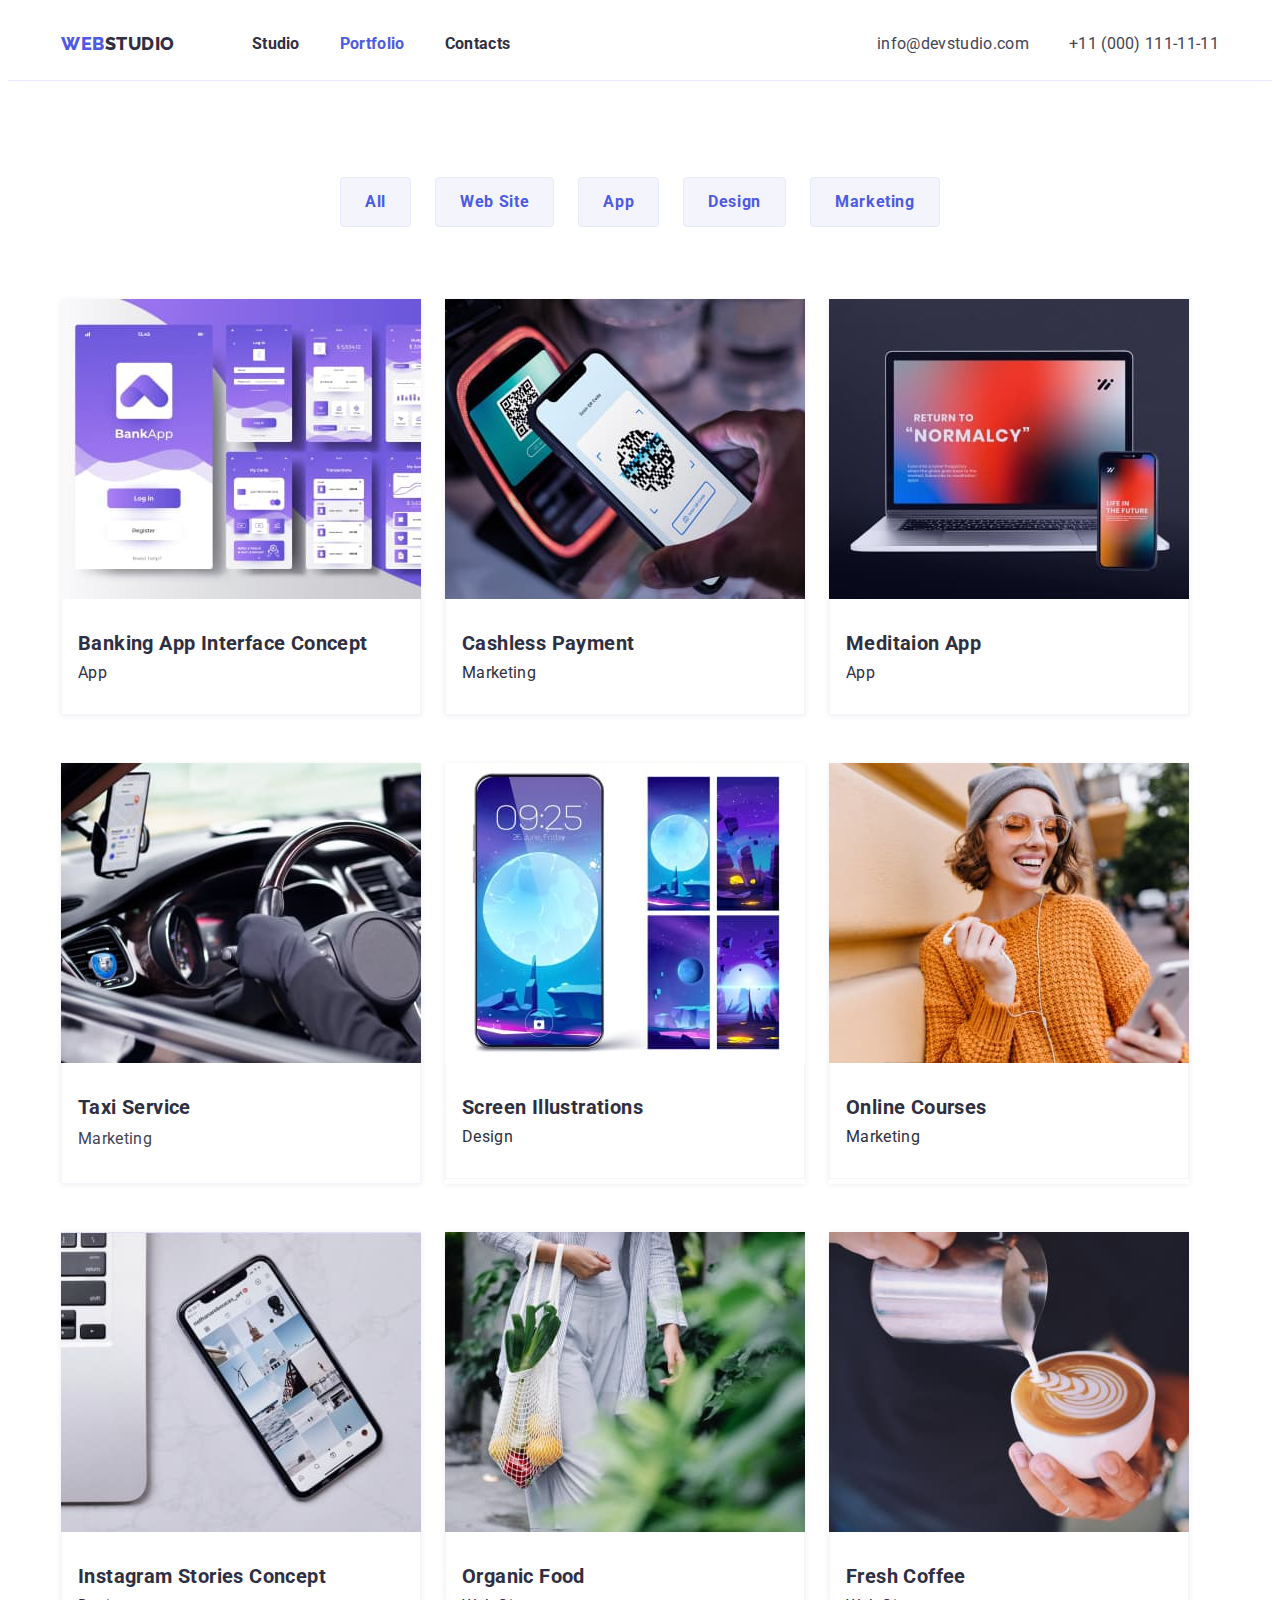
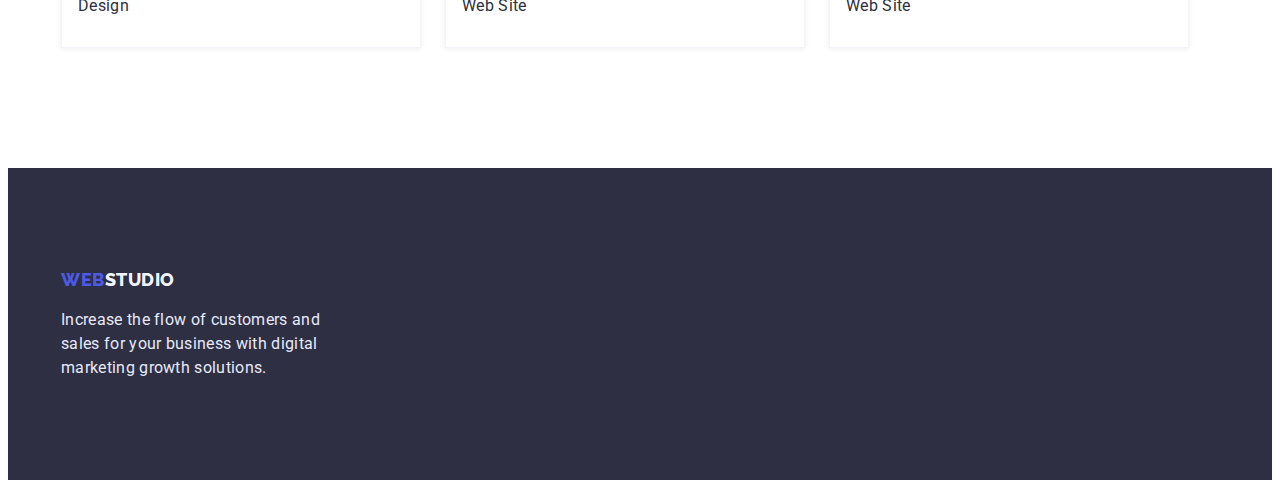
==== commit ff67e485: "end" ====
--- a/portfolio.html
+++ b/portfolio.html
@@ -14,13 +14,13 @@
 <link rel="stylesheet" href="./css/style.css">
   </head>
   <body>
-   <header class="header">
+   <header class="header border">
         <div class="container header-container">
         <nav class="header-navigation">
         <a  href="index.html" class="headr-logo link"> <span class="web">Web</span>studio</a>
         <ul class="header-list list">
             <li class="header-item"><a class="headr-link link" href="./index.html">Studio</a></li>
-            <li class="header-item"><a class="headr-link link" href="./portfolio.html">Portfolio</a></li>
+            <li class="header-item"><a class="headr-link link current" href="./portfolio.html">Portfolio</a></li>
             <li class="header-item"><a class="headr-link link" href="">Contacts</a></li>
         </ul>
         </nav>
@@ -31,7 +31,7 @@
     </div>
     </header>
     <main>
-        <section>
+        <section class="portfolio-one">
           <div class="container">
            <h1 class="portfolio"> Portfolio</h1>
             <ul class="portfolio-buttons list">
@@ -42,15 +42,15 @@
                 <li><button class="portfolio-button" type="button">Marketing</button></li>
             </ul>
     <ul class="images list">
-        <li class="images-photo"><img src="./images/bank.jpg" alt="Banking" width="360"></a><h2 class="main-index-portfolio">Banking App Interface Concept</h2> <p class="main-sketchy-two">App</p></li>
-        <li class="images-photo"><img src="./images/cashles.jpg" alt="Cashles" width="360"></a><h2 class="main-index-portfolio">Cashless Payment</h2> <p class="main-sketchy-two">Marketing</p></li>
-        <li class="images-photo"><img src="./images/meditation.jpg" alt="Meditaion" width="360"></a><h2 class="main-index-portfolio">Meditaion App</h2> <p class="main-sketchy-two">App</p></li>
-        <li class="images-photo"><img src="./images/taxy.jpg" alt="Taxi" width="360"></a><h2 class="main-index-portfolio">Taxi Service</h2> <p class="main-sketchy two">Marketing</p></li>
-        <li class="images-photo"><img src="./images/screen.jpg" alt="Screen" width="360"></a><h2 class="main-index-portfolio">Screen Illustrations</h2> <p class="main-sketchy-two">Design</p></li>
-        <li class="images-photo"><img src="./images/online.jpg" alt="Online Courses" width="360"></a><h2 class="main-index-portfolio">Online Courses</h2> <p class="main-sketchy-two">Marketing</p></li>
-        <li class="images-photo"><img src="./images/instagram.jpg" alt="instagram" width="360"></a><h2 class="main-index-portfolio">Instagram Stories Concept</h2> <p class="main-sketchy-two">Design</p></li>
-        <li class="images-photo"><img src="./images/food.jpg" alt="Organic Food" width="360"></a><h2 class="main-index-portfolio">Organic Food</h2> <p class="main-sketchy-two">Web Site</p></li>
-        <li class="images-photo"><img src="./images/coffee.jpg" alt="Fresh Coffee" width="360"></a><h2 class="main-index-portfolio">Fresh Coffee</h2> <p class="main-sketchy-two">Web Site</p></li>
+        <li class="images-photo"><img src="./images/bank.jpg" alt="Banking" width="360"></a><div class="index-sketchy"><h2 class="main-index-portfolio">Banking App Interface Concept</h2> <p class="main-sketchy-two">App</p></div></li>
+        <li class="images-photo"><img src="./images/cashles.jpg" alt="Cashles" width="360"></a><div class="index-sketchy"><h2 class="main-index-portfolio">Cashless Payment</h2> <p class="main-sketchy-two">Marketing</p></div></li>
+        <li class="images-photo"><img src="./images/meditation.jpg" alt="Meditaion" width="360"></a><div class="index-sketchy"><h2 class="main-index-portfolio">Meditaion App</h2> <p class="main-sketchy-two">App</p></div></li>
+        <li class="images-photo"><img src="./images/taxy.jpg" alt="Taxi" width="360"></a><div class="index-sketchy"><h2 class="main-index-portfolio">Taxi Service</h2> <p class="main-sketchy two">Marketing</p></div></li>
+        <li class="images-photo"><img src="./images/screen.jpg" alt="Screen" width="360"></a><div class="index-sketchy"><h2 class="main-index-portfolio">Screen Illustrations</h2> <p class="main-sketchy-two">Design</p></div></li>
+        <li class="images-photo"><img src="./images/online.jpg" alt="Online Courses" width="360"></a><div class="index-sketchy"><h2 class="main-index-portfolio">Online Courses</h2> <p class="main-sketchy-two">Marketing</p></div></li>
+        <li class="images-photo"><img src="./images/instagram.jpg" alt="instagram" width="360"></a><div class="index-sketchy"><h2 class="main-index-portfolio">Instagram Stories Concept</h2> <p class="main-sketchy-two">Design</p></div></li>
+        <li class="images-photo"><img src="./images/food.jpg" alt="Organic Food" width="360"></a><div class="index-sketchy"><h2 class="main-index-portfolio">Organic Food</h2> <p class="main-sketchy-two">Web Site</p></div></li>
+        <li class="images-photo"><img src="./images/coffee.jpg" alt="Fresh Coffee" width="360"></a><div class="index-sketchy"><h2 class="main-index-portfolio">Fresh Coffee</h2> <p class="main-sketchy-two">Web Site</p></div></li>
     </ul>
 </div>
   </section>
--- a/css/style.css
+++ b/css/style.css
@@ -0,0 +1,360 @@
+/** @format */
+:root {
+  --black-text--: #2e2f42;
+  --write-text--: #ffffff;
+  --big-font--: 800;
+  --font-famili-raw: "Raleway";
+  --gren-text--: #434455;
+  --blue-text--: #4d5ae5;
+}
+p,
+h1,
+h2,
+h3 {
+  margin: 0;
+}
+ul {
+  margin: 0;
+  padding-left: 0;
+}
+img {
+  display: block;
+}
+
+body {
+  color: var(--black-text--);
+  font-family: "Roboto", sans-serif;
+  letter-spacing: 0.02em;
+  font-size: 16px;
+}
+.list {
+  list-style: none;
+}
+.link {
+  text-decoration: none;
+}
+.container {
+  width: 1158px;
+  padding-left: 15px;
+  padding-right: 15px;
+  margin: 0 auto;
+  /*outline: 1px solid red;*/
+}
+.header {
+  padding-top: 24px;
+  padding-bottom: 24px;
+}
+.header-navigation {
+  display: flex;
+  align-items: center;
+  justify-content: flex-start;
+}
+.headr-logo {
+  font-family: var(--font-famili-raw);
+  font-style: normal;
+  font-weight: var(--big-font--);
+  font-size: 18px;
+  line-height: 1.33;
+  align-items: center;
+  letter-spacing: 0.03em;
+  text-transform: uppercase;
+  color: var(--black-text--);
+  margin-right: 77px;
+}
+/*---------логотип------*/
+.web {
+  font-family: var(--font-famili-raw);
+  font-style: normal;
+  font-weight: var(--big-font--);
+  font-size: 18px;
+  line-height: 1.33;
+  align-items: center;
+  letter-spacing: 0.03em;
+  text-transform: uppercase;
+  color: var(--blue-text--);
+}
+/*---------навігація------*/
+.header-list {
+  display: flex;
+  align-items: center;
+  gap: 40px;
+}
+.header-item:not-last-child {
+  margin-right: 40px;
+}
+.header-container {
+  display: flex;
+  text-align: center;
+}
+.headr-link {
+  font-weight: 700;
+  line-height: 1.5;
+  letter-spacing: 0.02em;
+  color: var(--black-text--);
+}
+.current {
+  color: var(--blue-text--);
+}
+.header-item :hover {
+  color: var(--blue-text--);
+}
+.header-item :focus {
+  color: var(--blue-text--);
+}
+/*---------контакти------*/
+.header-exile :hover {
+  color: var(--blue-text--);
+}
+.header-exile :focus {
+  color: var(--blue-text--);
+}
+.header-exile {
+  display: flex;
+  align-items: center;
+  margin-left: auto;
+  gap: 40px;
+}
+.header-tel {
+  line-height: 1.5;
+  letter-spacing: 0.02em;
+  color: var(--gren-text--);
+}
+.header-mail {
+  line-height: 1.5;
+  letter-spacing: 0.02em;
+  color: var(--gren-text--);
+}
+/*---------заголовок+кнопка------*/
+.section-first {
+  background-color: #2e2f42;
+  padding: 188px 0px;
+  text-align: center;
+}
+.main-first {
+  font-weight: 700;
+  font-size: 56px;
+  line-height: 1.1;
+  text-align: center;
+  color: #ffffff;
+  width: 492px;
+  margin: 0 auto;
+  margin-bottom: 48px;
+}
+
+.button-order {
+  display: inline-block;
+  font-family: inherit;
+  font-weight: 700;
+  font-size: 16px;
+  line-height: 1.18;
+  align-items: center;
+  text-align: center;
+  letter-spacing: 0.04em;
+  color: var(--write-text--);
+  background-color: var(--blue-text--);
+  cursor: pointer;
+  padding: 16px 32px;
+  border: none;
+  border-radius: 4px;
+}
+.button-order:hover {
+  background-color: #404bbf;
+}
+.button-order:focus {
+  background-color: #404bbf;
+}
+/*---------стратегія------*/
+.advantages {
+  position: absolute;
+  width: 1px;
+  height: 1px;
+  margin: -1px;
+  border: 0;
+  padding: 0;
+  white-space: nowrap;
+  clip-path: inset(100%);
+  clip: rect(0 0 0 0);
+  overflow: hidden;
+}
+.section-advantages {
+  padding: 120px 0px;
+}
+.main-advantages {
+  display: flex;
+  gap: 24px;
+}
+.main-index {
+  font-weight: 700;
+  font-size: 20px;
+  line-height: 1.2;
+  letter-spacing: 0.02em;
+  color: var(--black-text--);
+  margin-bottom: 8px;
+}
+.main-sketchy {
+  line-height: 1.5;
+  letter-spacing: 0.02em;
+  color: #434455;
+}
+/*----------що ми робимо------*/
+.main-two-section {
+  padding-bottom: 120px;
+}
+.maim-two {
+  font-weight: 700;
+  font-size: 36px;
+  line-height: 1.1;
+  text-align: center;
+  letter-spacing: 0.02em;
+  text-transform: capitalize;
+  color: var(--black-text--);
+  margin-bottom: 72px;
+}
+.main-photo {
+  display: flex;
+  gap: 24px;
+}
+.main-work {
+  background-color: #f4f4fd;
+  padding: 120px 0px;
+}
+/*---------наші спеціалісти------*/
+.maim-team {
+  font-weight: 700;
+  font-size: 36px;
+  line-height: 1.1;
+  text-align: center;
+  letter-spacing: 0.02em;
+  text-transform: capitalize;
+  color: var(--black-text--);
+}
+.main-people {
+  display: flex;
+  gap: 24px;
+}
+.border-people {
+  background: #ffffff;
+  box-shadow: 0px 1px 6px rgba(46, 47, 66, 0.08),
+    0px 1px 1px rgba(46, 47, 66, 0.16), 0px 2px 1px rgba(46, 47, 66, 0.08);
+  border-radius: 0px 0px 4px 4px;
+}
+.name-proffesion {
+  padding-top: 32px;
+  padding-bottom: 32px;
+}
+.main-name {
+  font-weight: 700;
+  font-size: 20px;
+  line-height: 1.2;
+  text-align: center;
+  letter-spacing: 0.02em;
+  color: var(--black-text--);
+  margin-bottom: 8px;
+}
+.main-profession {
+  line-height: 1.5;
+  text-align: center;
+  letter-spacing: 0.02em;
+  color: var(--gren-text--);
+}
+/*---------підвал------*/
+.footer {
+  background-color: var(--black-text--);
+  padding-top: 100px;
+  padding-bottom: 100px;
+}
+/*---Логотип------*/
+.footer {
+  border: 4px #ffffff;
+}
+.footer-logo {
+  font-family: "Raleway";
+  font-style: normal;
+  font-weight: 800;
+  font-size: 18px;
+  line-height: 1.16;
+  align-items: center;
+  letter-spacing: 0.03em;
+  text-transform: uppercase;
+  color: #f4f4fd;
+}
+.footer-floor {
+  line-height: 1.5;
+  letter-spacing: 0.02em;
+  color: #e7e9fc;
+  width: 264px;
+  margin-top: 16px;
+}
+/*---------кнопки портфоліо------*/
+.portfolio {
+  position: absolute;
+  width: 1px;
+  height: 1px;
+  margin: -1px;
+  border: 0;
+  padding: 0;
+  white-space: nowrap;
+  clip-path: inset(100%);
+  clip: rect(0 0 0 0);
+  overflow: hidden;
+}
+.portfolio-one {
+  padding-top: 96px;
+  padding-bottom: 120px;
+}
+.portfolio-buttons {
+  display: flex;
+  justify-content: center;
+  margin-bottom: 72px;
+  gap: 24px;
+}
+.portfolio-button {
+  display: inline-block;
+  font-family: "Roboto";
+  font-weight: 700;
+  font-size: 16px;
+  line-height: 1.5;
+  align-items: center;
+  text-align: center;
+  letter-spacing: 0.04em;
+  color: var(--blue-text--);
+  background-color: #f4f4fd;
+  cursor: pointer;
+  border: 1px solid #e7e9fc;
+  padding: 12px 24px;
+  border-radius: 4px;
+}
+.portfolio-button:hover {
+  background-color: var(--blue-text--);
+  color: #e7e9fc;
+}
+.portfolio-button:focus {
+  background-color: var(--blue-text--);
+  color: #e7e9fc;
+}
+.images {
+  display: flex;
+  flex-wrap: wrap;
+  gap: 48px 24px;
+}
+
+.index-sketchy {
+  padding: 32px 16px;
+  border: 0.5px solid #f4f4fd;
+  border-top: 0;
+}
+.images-photo {
+  background: #ffffff;
+  box-shadow: 0px 1px 6px rgba(46, 47, 66, 0.08);
+}
+.main-index-portfolio {
+  font-weight: 700;
+  font-size: 20px;
+  line-height: 1.2;
+  letter-spacing: 0.02em;
+  color: var(--black-text--);
+  margin-bottom: 8px;
+}
+.border {
+  border-bottom: 1px solid #e7e9fc;
+}
